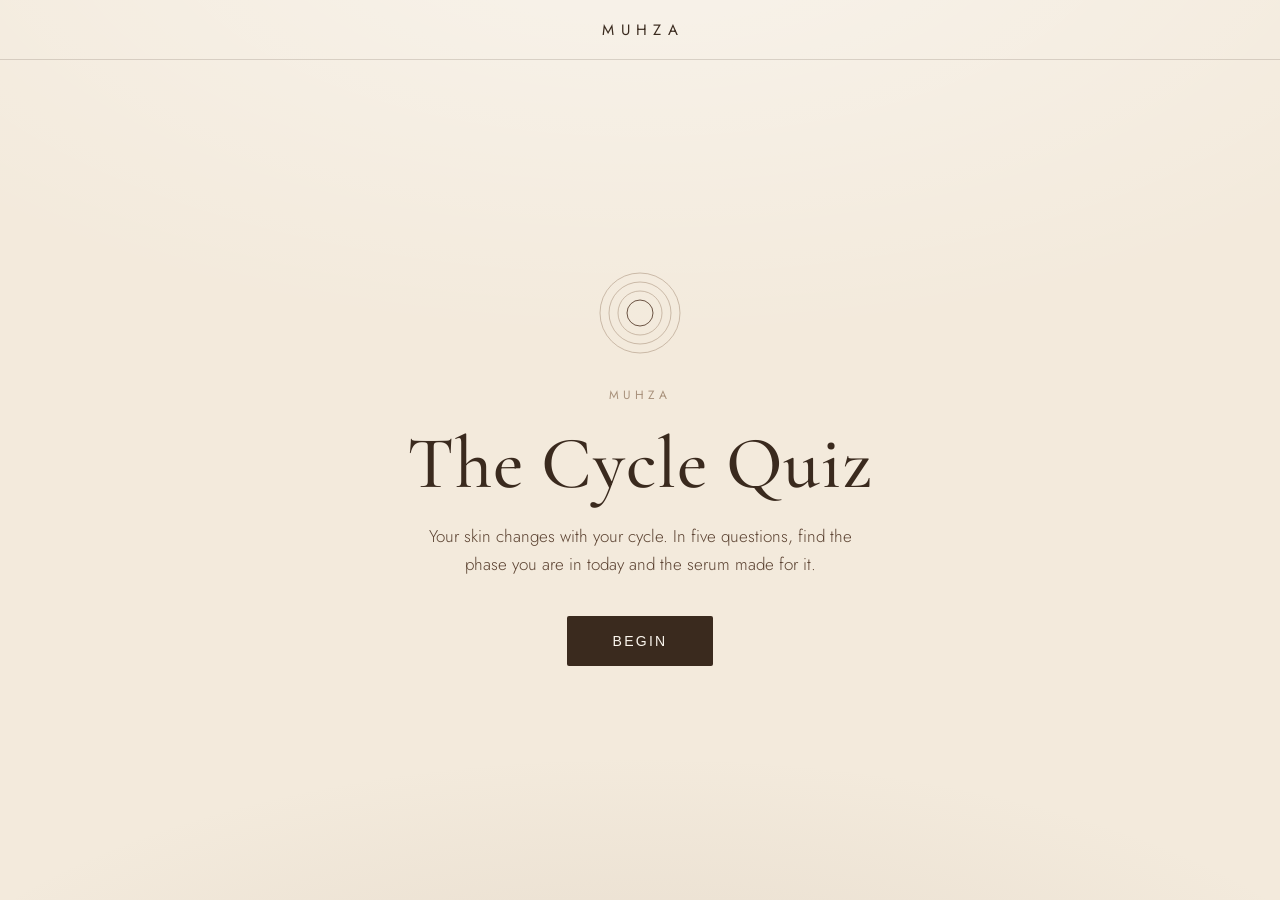
==== muhza-cycle-quiz.html @ 9ff1fdc7 "Add editable LR-Suite Gantt" ====
<!DOCTYPE html>
<html lang="en">
<head>
<meta charset="UTF-8">
<meta name="viewport" content="width=device-width, initial-scale=1.0">
<title>The Cycle Quiz — Muhza</title>
<link rel="preconnect" href="https://fonts.googleapis.com">
<link rel="preconnect" href="https://fonts.gstatic.com" crossorigin>
<link href="https://fonts.googleapis.com/css2?family=Cormorant+Garamond:ital,wght@0,400;0,500;0,600;1,400;1,500&family=Jost:wght@300;400;500&display=swap" rel="stylesheet">
<style>
  :root{
    --cream:#F3EADC; --cream-light:#FBF6EE; --cream-tint:#EFE3D2;
    --ink:#3A2A1E; --brown:#5C4332; --taupe:#A8917B;
    --line:rgba(58,42,30,0.16);
    --serif:'Cormorant Garamond', Georgia, serif; --sans:'Jost', sans-serif;
  }
  *{box-sizing:border-box;margin:0;padding:0;}
  html,body{height:100%;}
  body{
    font-family:var(--sans);color:var(--ink);background:var(--cream);
    background-image:radial-gradient(120% 80% at 50% -10%, rgba(255,255,255,0.45), transparent 60%),
      radial-gradient(100% 60% at 50% 120%, rgba(168,145,123,0.18), transparent 60%);
    min-height:100vh;display:flex;flex-direction:column;-webkit-font-smoothing:antialiased;
  }
  .bar{display:flex;align-items:center;justify-content:space-between;padding:22px 28px;border-bottom:1px solid var(--line);position:relative;flex-shrink:0;}
  .wordmark{position:absolute;left:50%;transform:translateX(-50%);font-weight:400;letter-spacing:.42em;font-size:15px;text-indent:.42em;color:var(--ink);}
  .back{font-size:13px;letter-spacing:.04em;color:var(--brown);background:none;border:none;cursor:pointer;opacity:0;pointer-events:none;transition:opacity .3s;}
  .back.show{opacity:1;pointer-events:auto;}
  .back:hover{color:var(--ink);}
  .progress{font-size:12px;letter-spacing:.18em;color:var(--taupe);min-width:54px;text-align:right;}
  .stage{flex:1;display:flex;align-items:center;justify-content:center;padding:40px 24px 64px;}
  .screen{width:100%;max-width:760px;text-align:center;animation:rise .6s ease both;}
  @keyframes rise{from{opacity:0;transform:translateY(14px);}to{opacity:1;transform:translateY(0);}}
  .eyebrow{font-size:12px;letter-spacing:.34em;text-transform:uppercase;color:var(--taupe);margin-bottom:22px;}
  h1{font-family:var(--serif);font-weight:500;font-size:clamp(44px,8vw,74px);line-height:1.02;letter-spacing:.01em;}
  h2{font-family:var(--serif);font-weight:500;font-size:clamp(30px,5vw,46px);line-height:1.08;}
  .lede{font-weight:300;font-size:17px;line-height:1.65;color:var(--brown);max-width:430px;margin:20px auto 0;}
  .rings{margin:0 auto 30px;display:block;}
  .rings circle{fill:none;stroke:var(--taupe);stroke-width:1;opacity:.55;}
  .rings circle:nth-child(1){opacity:.9;stroke:var(--brown);}
  .btn{font-weight:400;font-size:14px;letter-spacing:.16em;text-transform:uppercase;background:var(--ink);color:var(--cream-light);border:none;cursor:pointer;padding:17px 46px;margin-top:38px;border-radius:2px;transition:background .25s, transform .25s;}
  .btn:hover{background:var(--brown);transform:translateY(-1px);}
  .btn.ghost{background:none;color:var(--brown);border:1px solid var(--line);}
  .btn.ghost:hover{background:var(--cream-tint);color:var(--ink);}
  .btn-row{display:flex;gap:14px;justify-content:center;flex-wrap:wrap;margin-top:36px;}
  .btn-row .btn{margin-top:0;}
  .q-prompt{font-family:var(--serif);font-weight:500;font-size:clamp(28px,4.6vw,42px);line-height:1.1;margin-bottom:38px;}
  .grid{display:grid;grid-template-columns:1fr 1fr;gap:14px;max-width:540px;margin:0 auto;}
  .stack{display:flex;flex-direction:column;gap:11px;max-width:460px;margin:0 auto;}
  .opt{font-family:var(--serif);font-size:21px;color:var(--ink);background:var(--cream-light);border:1px solid var(--line);border-radius:3px;padding:24px 20px;cursor:pointer;transition:all .22s;line-height:1.25;display:flex;align-items:center;justify-content:center;min-height:96px;text-align:center;}
  .stack .opt{min-height:0;padding:19px 24px;font-size:20px;}
  .opt:hover{background:var(--cream-tint);border-color:var(--taupe);transform:translateY(-2px);}
  .opt .dot{width:7px;height:7px;border-radius:50%;background:var(--taupe);margin-right:12px;flex-shrink:0;opacity:0;transition:opacity .2s;}
  .opt:hover .dot{opacity:1;}
  /* centered single field (capture) */
  .field-center{max-width:340px;margin:34px auto 0;}
  .field-center input{width:100%;font-family:var(--serif);font-size:24px;text-align:center;color:var(--ink);background:transparent;border:none;border-bottom:1px solid var(--line);padding:10px 2px;outline:none;transition:border-color .2s;}
  .field-center input::placeholder{color:#c3b3a0;font-style:italic;}
  .field-center input:focus{border-color:var(--brown);}
  .consent{font-weight:300;font-size:12px;line-height:1.55;color:var(--taupe);max-width:360px;margin:24px auto 0;}
  .skip{display:block;margin:18px auto 0;background:none;border:none;font-size:12px;letter-spacing:.14em;text-transform:uppercase;color:var(--taupe);cursor:pointer;}
  .skip:hover{color:var(--ink);}
  /* loading */
  .loader .rings circle{animation:breathe 1.8s ease-in-out infinite;}
  .loader .rings circle:nth-child(2){animation-delay:.18s;}
  .loader .rings circle:nth-child(3){animation-delay:.36s;}
  .loader .rings circle:nth-child(4){animation-delay:.54s;}
  @keyframes breathe{0%,100%{opacity:.3;}50%{opacity:.95;}}
  .loading-text{font-family:var(--serif);font-style:italic;font-size:26px;color:var(--brown);margin-top:26px;}
  /* result */
  .reveal-note{font-weight:300;font-size:16.5px;line-height:1.7;color:var(--brown);max-width:440px;margin:18px auto 0;}
  .rule{width:46px;height:1px;background:var(--taupe);margin:40px auto 36px;opacity:.6;}
  .bundle-title{font-family:var(--serif);font-weight:600;font-size:clamp(28px,4.4vw,40px);}
  .bundle-ritual{font-weight:300;font-size:16px;line-height:1.78;color:var(--brown);max-width:480px;margin:18px auto 0;}
  .lineup{display:flex;gap:24px;justify-content:center;flex-wrap:wrap;margin:36px auto 6px;}
  .bottle-item{display:flex;flex-direction:column;align-items:center;gap:9px;width:78px;}
  .bottle-item svg .cap{fill:var(--taupe);}
  .bottle-item svg .neck{fill:var(--taupe);opacity:.7;}
  .bottle-item svg .body{fill:var(--cream-light);stroke:var(--line);stroke-width:1.5;}
  .bottle-item svg .lbl{fill:var(--cream-tint);stroke:rgba(58,42,30,0.10);stroke-width:1;}
  .bottle-item.active svg .cap{fill:var(--ink);}
  .bottle-item.active svg .neck{fill:var(--ink);opacity:.85;}
  .bottle-item.active svg .body{stroke:var(--ink);stroke-width:2.2;}
  .bottle-item.active svg .lbl{fill:#fff;stroke:var(--taupe);}
  .b-name{font-family:var(--serif);font-style:italic;font-size:20px;color:var(--taupe);}
  .bottle-item.active .b-name{color:var(--ink);}
  .b-phase{font-size:10px;letter-spacing:.16em;text-transform:uppercase;color:var(--taupe);}
  .bottle-item.active .b-phase{color:var(--brown);}
  .offer{font-family:var(--serif);font-size:21px;line-height:1.45;color:var(--ink);max-width:420px;margin:32px auto 0;}
  .checkin{font-weight:300;font-size:13px;letter-spacing:.03em;color:var(--taupe);margin-top:26px;}
  .retake{margin-top:22px;background:none;border:none;font-size:12px;letter-spacing:.14em;text-transform:uppercase;color:var(--taupe);cursor:pointer;}
  .retake:hover{color:var(--ink);}
  @media(max-width:480px){
    .grid{gap:10px;} .opt{font-size:19px;min-height:84px;padding:18px 14px;}
    .bar{padding:18px 18px;} .wordmark{font-size:13px;} .lineup{gap:16px;}
  }
</style>
</head>
<body>
  <div class="bar">
    <button class="back" id="backBtn">&larr; Back</button>
    <div class="wordmark">MUHZA</div>
    <div class="progress" id="progress"></div>
  </div>
  <div class="stage"><div class="screen" id="screen"></div></div>

<script>
const PHASES = {
  menstrual:{serum:'Muna', note:"Your skin runs dry and a little reactive when estrogen dips. Muna is formulated for this window, when your skin wants comfort and replenishment."},
  follicular:{serum:'Puri', note:"Estrogen is climbing and your skin is finding its rhythm again. Puri is formulated for the fresh start, made to support skin as it rebuilds."},
  ovulatory:{serum:'Qori', note:"This is your skin at its brightest, and often its busiest. Qori is formulated for the peak."},
  luteal:{serum:'Ayni', note:"Progesterone rises and skin can turn congested before your period. Ayni is formulated for this stretch, when skin wants clarity and calm."}
};
const ORDER = ['menstrual','follicular','ovulatory','luteal'];
const RITUAL = "Four serums, one for each phase. Begin with Muna during your period, when skin wants comfort. Move to Puri as your skin finds its rhythm in the follicular days. Reach for Qori through ovulation, when skin is at its brightest. Close the month with Ayni in the luteal stretch, when skin wants clarity and calm. One ritual that moves with you, every phase, every month.";

const QUIZ = [
  { prompt:"Where are you in your cycle right now?", layout:"stack", options:[
    {label:"I'm on my period", phase:"menstrual"},
    {label:"My period wrapped recently and I feel fresh", phase:"follicular"},
    {label:"About two weeks since my period started", phase:"ovulatory"},
    {label:"My period is due soon", phase:"luteal"},
    {label:"I'm not sure, or my cycle is irregular", phase:null}
  ]},
  { prompt:"How is your skin behaving this week?", layout:"grid", options:[
    {label:"Dry, tight, a little dull", phase:"menstrual"},
    {label:"Clear and easy", phase:"follicular"},
    {label:"Radiant and plump, maybe a little shiny", phase:"ovulatory"},
    {label:"Congested and oilier than usual", phase:"luteal"}
  ]},
  { prompt:"Your energy right now is...", layout:"grid", options:[
    {label:"Low, I want to slow down", phase:"menstrual"},
    {label:"Climbing, I feel like myself again", phase:"follicular"},
    {label:"Peaking, I feel social and on", phase:"ovulatory"},
    {label:"Dipping, a little wired or moody", phase:"luteal"}
  ]},
  { prompt:"How do you feel in yourself?", layout:"grid", options:[
    {label:"Quiet and inward", phase:"menstrual"},
    {label:"Optimistic and motivated", phase:"follicular"},
    {label:"Confident and outgoing", phase:"ovulatory"},
    {label:"Irritable or flat", phase:"luteal"}
  ]},
  { prompt:"And in your body?", layout:"grid", options:[
    {label:"Cramps and fatigue", phase:"menstrual"},
    {label:"Light, no complaints", phase:"follicular"},
    {label:"Energized and warm", phase:"ovulatory"},
    {label:"Bloated and tender", phase:"luteal"}
  ]}
];

const N = QUIZ.length;
const S_NAME=N+1, S_EMAIL=N+2, S_PERIOD=N+3, S_LOAD=N+4, S_RESULT=N+5;
let step = 0;
const answers = new Array(N).fill(null);
let firstName = "";

const screen = document.getElementById('screen');
const backBtn = document.getElementById('backBtn');
const progress = document.getElementById('progress');

backBtn.addEventListener('click', ()=>{ if(step>0 && step!==S_LOAD && step!==S_RESULT){ step--; render(); }});

function ringsSVG(){
  return '<svg class="rings" width="86" height="86" viewBox="0 0 86 86">'+
    '<circle cx="43" cy="43" r="13"/><circle cx="43" cy="43" r="22"/>'+
    '<circle cx="43" cy="43" r="31"/><circle cx="43" cy="43" r="40"/></svg>';
}

function render(){
  backBtn.classList.toggle('show', step>0 && step!==S_LOAD && step!==S_RESULT);
  progress.textContent = (step>=1 && step<=N) ? (step + " / " + N) : "";
  if(step===0) renderIntro();
  else if(step<=N) renderQuestion(step-1);
  else if(step===S_NAME) renderName();
  else if(step===S_EMAIL) renderEmail();
  else if(step===S_PERIOD) renderPeriod();
  else if(step===S_LOAD) renderLoading();
  else renderResult();
}

function renderIntro(){
  screen.innerHTML = ringsSVG()+
    '<div class="eyebrow">Muhza</div><h1>The Cycle Quiz</h1>'+
    '<p class="lede">Your skin changes with your cycle. In five questions, find the phase you are in today and the serum made for it.</p>'+
    '<button class="btn" id="begin">Begin</button>';
  document.getElementById('begin').onclick = ()=>{ step=1; render(); };
}

function renderQuestion(i){
  const q = QUIZ[i];
  const cls = q.layout==='grid' ? 'grid':'stack';
  const opts = q.options.map((o,idx)=>'<button class="opt" data-i="'+idx+'"><span class="dot"></span>'+o.label+'</button>').join('');
  screen.innerHTML = '<div class="q-prompt">'+q.prompt+'</div><div class="'+cls+'">'+opts+'</div>';
  screen.querySelectorAll('.opt').forEach(btn=>{
    btn.onclick = ()=>{ answers[i]=q.options[+btn.dataset.i].phase; step++; render(); };
  });
}

function renderName(){
  screen.innerHTML =
    '<h2>Your ritual is ready</h2>'+
    '<p class="lede">Just a few things. What is your first name?</p>'+
    '<div class="field-center"><input id="fn" type="text" placeholder="Enter your first name"></div>'+
    '<button class="btn" id="next">Continue</button>';
  const fn=document.getElementById('fn'); fn.value=firstName; fn.focus();
  document.getElementById('next').onclick = ()=>{ firstName=fn.value.trim(); step=S_EMAIL; render(); };
}

function renderEmail(){
  screen.innerHTML =
    '<h2>Where should we send it?</h2>'+
    '<p class="lede">So you can keep your reading and get reminders timed to your cycle.</p>'+
    '<div class="field-center"><input id="em" type="email" placeholder="you@email.com"></div>'+
    '<p class="consent">We use this to personalize your routine and send reminders timed to your cycle. Unsubscribe anytime.</p>'+
    '<button class="btn" id="next">Continue</button>';
  document.getElementById('em').focus();
  document.getElementById('next').onclick = ()=>{ step=S_PERIOD; render(); };
}

function renderPeriod(){
  screen.innerHTML =
    '<h2>One last thing</h2>'+
    '<p class="lede">When did your last period start? This lets us time your reminders to your cycle. Optional.</p>'+
    '<div class="field-center"><input id="lp" type="date"></div>'+
    '<button class="btn" id="next">See my ritual</button>'+
    '<button class="skip" id="skip">Skip for now</button>';
  document.getElementById('next').onclick = ()=>{ step=S_LOAD; render(); };
  document.getElementById('skip').onclick = ()=>{ step=S_LOAD; render(); };
}

function renderLoading(){
  screen.innerHTML = '<div class="loader">'+ringsSVG()+'<div class="loading-text">Reading your cycle...</div></div>';
  setTimeout(()=>{ step=S_RESULT; render(); }, 1900);
}

function scorePhase(){
  const scores={menstrual:0,follicular:0,ovulatory:0,luteal:0};
  answers.forEach((p,idx)=>{ if(p) scores[p]+=(idx===0?2:1); });
  let best=ORDER[0];
  ORDER.forEach(p=>{ if(scores[p]>scores[best]) best=p; });
  const q1=answers[0];
  if(q1 && scores[q1]===scores[best]) best=q1;
  return best;
}

function bottle(serum, phase, active){
  return '<div class="bottle-item'+(active?' active':'')+'">'+
    '<svg viewBox="0 0 60 120" width="46" height="92">'+
      '<rect class="cap" x="21" y="3" width="18" height="13" rx="2"/>'+
      '<rect class="neck" x="25" y="15" width="10" height="6"/>'+
      '<rect class="body" x="13" y="20" width="34" height="94" rx="9"/>'+
      '<rect class="lbl" x="18" y="55" width="24" height="34" rx="2"/>'+
    '</svg>'+
    '<div class="b-name">'+serum+'</div><div class="b-phase">'+phase+'</div></div>';
}

function renderResult(){
  const phase=scorePhase();
  const {serum,note}=PHASES[phase];
  const greet = firstName ? ('For '+firstName) : 'Your reading';
  const bottles = ORDER.map(p=>bottle(PHASES[p].serum, p, p===phase)).join('');
  screen.innerHTML =
    '<div class="eyebrow">'+greet+'</div>'+
    '<h2>Seems like you\u2019re in your<br>'+phase+' phase</h2>'+
    '<p class="reveal-note">'+note+'</p>'+
    '<div class="rule"></div>'+
    '<div class="bundle-title">The Muyu Bundle</div>'+
    '<p class="bundle-ritual">'+RITUAL+'</p>'+
    '<div class="lineup">'+bottles+'</div>'+
    '<p class="offer">Your Muyu Bundle is 15% off when you take all four phases together.</p>'+
    '<div class="btn-row">'+
      '<button class="btn" onclick="return false">Shop the Muyu Bundle</button>'+
      '<button class="btn ghost" onclick="return false">Shop '+serum+'</button>'+
    '</div>'+
    '<div class="checkin">We will check in as your cycle moves.</div>'+
    '<button class="retake" id="retake">Retake the quiz</button>';
  document.getElementById('retake').onclick = ()=>{ step=0; answers.fill(null); firstName=""; render(); };
}

render();
</script>
</body>
</html>
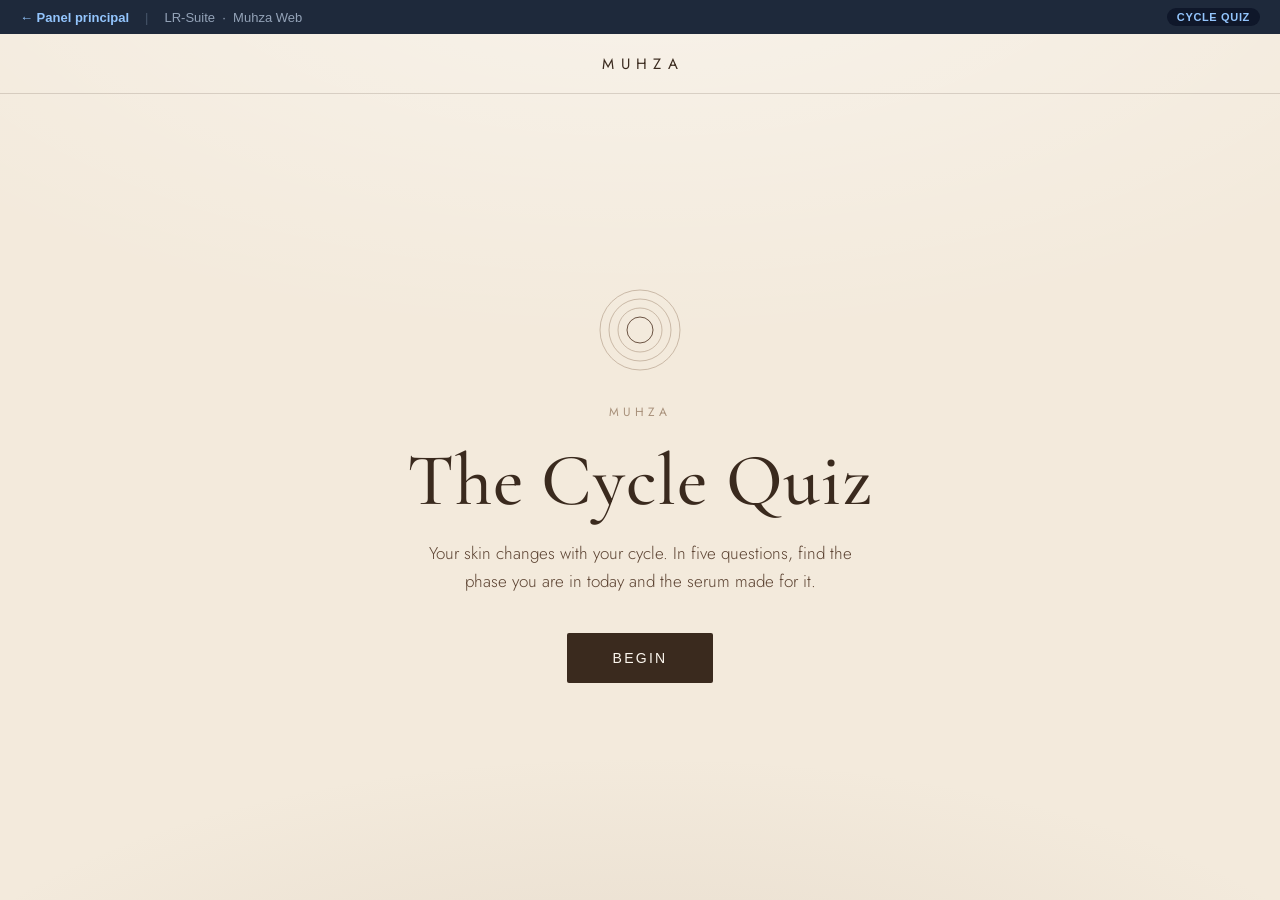
==== commit de02bb48: "Add dates, calendar view, sidebar links and back-nav to Muhza pages - Gantt: add editable Inicio/Fin" ====
--- a/muhza-cycle-quiz.html
+++ b/muhza-cycle-quiz.html
@@ -97,6 +97,12 @@
 </style>
 </head>
 <body>
+  <div style="background:#1e293b;color:#e2e8f0;display:flex;align-items:center;gap:16px;padding:8px 20px;font-size:13px;font-family:-apple-system,'Segoe UI',sans-serif;flex-shrink:0;">
+    <a href="index.html" style="color:#93c5fd;font-weight:600;text-decoration:none;display:flex;align-items:center;gap:6px;">&#8592; Panel principal</a>
+    <span style="color:#475569;">|</span>
+    <span style="color:#94a3b8;">LR-Suite &nbsp;·&nbsp; Muhza Web</span>
+    <span style="margin-left:auto;background:#0f172a;color:#93c5fd;padding:3px 10px;border-radius:20px;font-size:11px;font-weight:700;letter-spacing:.06em;">CYCLE QUIZ</span>
+  </div>
   <div class="bar">
     <button class="back" id="backBtn">&larr; Back</button>
     <div class="wordmark">MUHZA</div>
